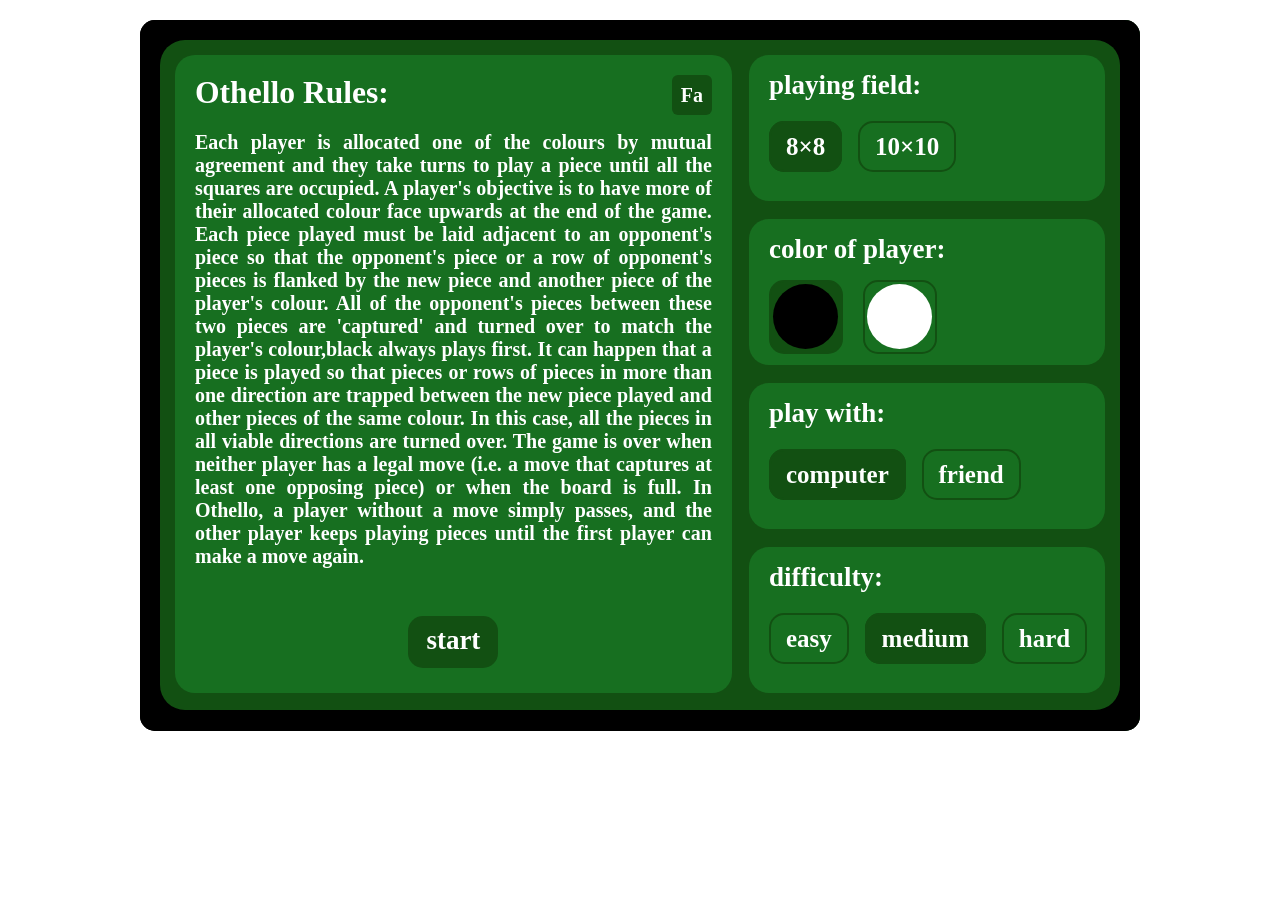
==== index.htm @ 2e7bdcf7 "Rename thinking_game_othello.htm to index.htm" ====
﻿<!DOCTYPE html>

<html>
<head>

    <meta charset="utf-8" />
    <title>Othello</title>
    <link href="total/style/style.css" rel="stylesheet" />
    <link href="total/style/fonts.css" rel="stylesheet" />

</head>
<body>

    <div id="othello">
        <div id="game_setting">
            <div id="rules">
                <h3 class="cl_1">Othello Rules:</h3>
                <div id="languages_button" onclick="change_languages()">Fa</div>
                <p class="cl_2">
                    Each player is allocated one of the colours by mutual agreement and they take turns to play a piece until all the squares are occupied. A player's objective is to have more of their allocated colour face upwards at the end of the game.
                    Each piece played must be laid adjacent to an opponent's piece so that the opponent's piece or a row of opponent's pieces is flanked by the new piece and another piece of the player's colour. All of the opponent's pieces between these two pieces are 'captured' and turned over to match the player's colour,black always plays first.
                    It can happen that a piece is played so that pieces or rows of pieces in more than one direction are trapped between the new piece played and other pieces of the same colour. In this case, all the pieces in all viable directions are turned over.
                    The game is over when neither player has a legal move (i.e. a move that captures at least one opposing piece) or when the board is full.
                    In Othello, a player without a move simply passes, and the other player keeps playing pieces until the first player can make a move again.
                </p>
                <div id="save_setting" onclick="save_data()">start</div>
            </div>
            <div id="setting">
                <div class="setter">
                    <p class="cl_4">playing field:</p>
                    <input type="radio" id="set_d1" name="set_r1" checked>
                    <label for="set_d1">8×8</label>
                    <input type="radio" id="set_d2" name="set_r1">
                    <label for="set_d2">10×10</label>
                </div>
                <div class="setter">
                    <div class="hide_field"></div>
                    <p class="cl_5">color of player:</p>
                    <input type="radio" id="set_d3" name="set_r2" checked>
                    <label for="set_d3">
                        <span>
                            <span class="item black"></span>
                        </span>
                    </label>
                    <input type="radio" id="set_d4" name="set_r2">
                    <label for="set_d4">
                        <span>
                            <span class="item white"></span>
                        </span>
                    </label>
                </div>
                <div class="setter">
                    <p class="cl_6">play with:</p>
                    <input type="radio" id="set_d5" name="set_r3" checked>
                    <label for="set_d5" class="cl_7" onclick="change_hidden(true)">computer</label>
                    <input type="radio" id="set_d6" name="set_r3">
                    <label for="set_d6" class="cl_8" onclick="change_hidden(false)">friend</label>
                </div>
                <div class="setter">
                    <div class="hide_field"></div>
                    <p class="cl_9">difficulty:</p>
                    <input type="radio" id="set_d7" name="set_r4">
                    <label for="set_d7" class="cl_10">easy</label>
                    <input type="radio" id="set_d8" name="set_r4" checked>
                    <label for="set_d8" class="cl_11">medium</label>
                    <input type="radio" id="set_d9" name="set_r4">
                    <label for="set_d9" class="cl_12">hard</label>
                </div>
            </div>
        </div>
        <div id="game_table" class="eight_size">
            <!--<div class="item"></div>
            <div class="item black"></div>
            <div class="item white"></div>-->
        </div>
        <div id="game_info">
            <div id="game_end">
                <div class="game_result marked">
                    <p class="box_name">Winner</p>
                    <p class="who_play">player:</p>
                    <div class="item black"></div>
                    <p class="cl_15">score:</p>
                    <p class="result_score">0</p>
                    <p class="game_mode">create by countNico</p>
                </div>
                <div class="game_result">
                    <p class="box_name">Winner</p>
                    <p class="who_play">player:</p>
                    <div class="item white"></div>
                    <p class="cl_15">score:</p>
                    <p class="result_score">0</p>
                    <p class="game_mode">create by count_nico</p>
                </div>
                <div class="game_reload" onclick="location.reload()">play again</div>
            </div>
            <div class="info_box">
                <p class="cl_17">TURN:</p>
                <div class="black_white_box">
                    <div id="turner" class="item black"></div>
                </div>
            </div>
            <div class="info_box">
                <p class="cl_18">SCORE:</p>
                <div class="black_white_box">
                    <div class="item black"></div>
                    <div class="item white"></div>
                </div>
                <div class="black_white_score">
                    <p id="black_score">0</p>
                    <p id="white_score">0</p>
                </div>
            </div>
        </div>
    </div>

    <script src="total/scripts/rules.js"></script>
    <script src="total/scripts/languages.js"></script>
    <script src="total/scripts/data.js"></script>
    <script src="total/scripts/ai.js"></script>

</body>
</html>
---- total/style/style.css ----
﻿body {
    margin: 0px;
    padding: 0px;
}

#othello {
    width: 1000px;
    margin: 20px auto;
    background: black;
    overflow: hidden;
    color: white;
    font-family: times;
    position: relative;
    border-radius: 15px;
    cursor:default;
}

#othello > #game_setting {
    width: 960px;
    height: 670px;
    background: #125012;
    border-radius: 25px;
    box-shadow: 0px 0px 1px 50px black;
    position: absolute;
    top: 20px;
    left: 20px;
    z-index: 20;
}

#othello > #game_setting > #rules {
    width: 58%;
    height: 638px;
    background: #176f20;
    border-radius: 20px;
    float: left;
    margin: 15px 0px 0px 15px;
    font-size: 27px;
    font-weight: 900;
    position:relative;
}

#othello > #game_setting > #rules > h3 {
    margin: 20px 0px 20px 20px;
}

#othello > #game_setting > #rules > #languages_button {
    width: 40px;
    height: 40px;
    background: #125012;
    border-radius: 6px;
    font-size: 20px;
    text-align: center;
    line-height: 40px;
    font-weight: 900;
    position: absolute;
    top: 20px;
    right: 20px;
    cursor: pointer;
}

#othello > #game_setting > #rules > p {
    font-size: 20px;
    height:465px;
    margin: 20px;
    line-height: 23px;
    text-align: justify;
}

#othello > #game_setting > #rules > #save_setting {
    width:60px;
    text-align:center;
    padding: 9px 15px 12px;
    border-radius: 15px;
    cursor: pointer;
    background: #125012;
    margin:17px auto 0px;
    font-size: 27px;
}

#othello > #game_setting > #setting {
    width: 35%;
    height: 640px;
    float: right;
    margin: 15px 15px 0px 0px;
}

#othello #setting > .setter {
    width: 100%;
    height: 146px;
    overflow: hidden;
    font-size: 27px;
    font-weight: 900;
    margin: 0px 0px 18px 0px;
    border-radius: 20px;
    background: #176f20;
    padding-left:20px;
    float:right;
    position:relative;
}

#othello #setting > .setter > .hide_field {
    width: 356px;
    height: 100%;
    background: rgba(30, 90, 20, 0.70);
    right: 0px;
    position: absolute;
    display:none;
}

#othello #setting > .setter > p {
    margin:15px auto 30px;
}

#othello #setting > .setter > input {
    display: none;
}

#othello #setting > .setter > label {
    padding: 10px 15px;
    border-radius: 15px;
    cursor: pointer;
    border: 2px solid #125012;
    margin-right: 9px;
    font-size:25px;
}

#othello #setting > .setter > input:checked + label {
    background: #125012;
}

#othello #setting > .setter:nth-child(2) > label {
    border:0px none;
}

#othello #setting > .setter:nth-child(2) > input:checked + label {
    background-color: transparent;
}

#othello #setting > .setter > label > span {
    width: 70px;
    height: 70px;
    float: left;
    border: 2px solid #125012;
    margin: -15px 20px 0px 0px;
    border-radius: 15px;
}

#othello #setting > .setter > label > span > span.item {
    transition: 0s;
    animation: none;
    cursor: pointer;
}

#othello #setting > .setter > input:checked + label > span {
    background: #125012;
}

#othello #game_info > .info_box > p {
    font-size: 27px;
    font-weight: 900;
    text-align: left;
    margin: 50px 0px 5px;
}

#othello > #game_table {
    width: 700px;
    height: 700px;
    background: #176f20;
    border-radius: 15px;
    padding: 10px 1px 1px 10px;
    float: right;
}

#othello > #game_table.eight_size {
    width: 699px;
    height: 699px;
    padding: 11px 1px 1px 11px;
}

#othello .item {
    width: 65px;
    height: 65px;
    margin: 2px;
    border-radius: 50%;
    float: left;
    background: #156015;
    transition: 0.3s;
    animation: anim 0.3s;
    cursor: pointer;
}

#othello > #game_table.eight_size > .item {
    width: 78px;
    height: 78px;
    margin: 4px;
}

#othello > #game_table.ten_size > .item {
    width: 65px;
    height: 65px;
    margin: 2px;
}

#othello .item:hover {
    background: #125500;
}

#othello .item.black {
    background: black;
    cursor:default;
}

#othello .item.white {
    background: white;
    cursor: default;
}

#othello > #game_info {
    width: 210px;
    height: 700px;
    float: left;
    padding: 0px 0px 0px 40px;
    position:relative;
    z-index:10;
}

#othello #game_info > #game_end {
    width: 100%;
    height: 685px;
    position: absolute;
    top: 19px;
    left: 19px;
    background: black;
    display: none;
}

#othello #game_end > .game_result {
    width: 100%;
    height: 289px;
    background: #176f20;
    border-radius: 15px;
    margin-bottom: 19px;
    border: 1px solid transparent;
    font-weight: 900;
    font-size: 30px;
}

#othello #game_end > .game_result.marked {
    width: 233px;
    height:252px;
    border: 10px solid #125012;
    border-top: 30px solid #125012;
}

#othello #game_end > .game_result > .box_name {
    font-size: 40px;
    text-align: center;
    margin: -20px 0px 40px;
    visibility:hidden;
}

#othello #game_end > .game_result.marked > .box_name {
    margin: -20px auto 33px;
    color: #125012;
    width: 155px;
    padding-top:3px;
    background-color: #176f20;
    border-radius: 50%;
    visibility: visible;
}

#othello #game_end > .game_result > .who_play {
    text-align: left;
    margin: 15px 15px 20px 20px;
    float: left;
}

#othello #game_end > .game_result.marked > .who_play {
    margin: 15px 10px 20px 15px;
}

#othello #game_end > .game_result > div {
    clear: right;
}

#othello #game_end > .game_result > p:nth-child(4) {
    text-align: left;
    margin: 15px 15px 65px 20px;
    clear: left;
    float: left;
}

#othello #game_end > .game_result.marked > p:nth-child(4) {
    margin: 15px 12px 35px 15px;
}

#othello #game_end > .game_result > .result_score {
    float: left;
    font-size: 50px;
    margin: 5px 0px 0px 0px;
}

#othello #game_end > .game_result > .game_mode {
    clear: left;
    font-size: 25px;
    margin: 0px 0px 0px 15px;
    color: #125012;
}

#othello #game_end > .game_result.marked > .game_mode {
    margin: 0px 0px 0px 9px;
}

#othello #game_end > .game_reload {
    width: 130px;
    font-weight: 900;
    text-align: center;
    padding: 9px 15px 12px;
    border-radius: 15px;
    cursor: pointer;
    background: #176f20;
    margin: 0px auto;
    font-size: 27px;
}

#othello #game_info > .info_box {
    width: 100%;
    overflow: hidden;
}

#othello #game_info > .info_box > p {
    font-size: 27px;
    font-weight: 900;
    text-align: left;
    margin: 50px 0px 5px;
}

#othello #game_info > .info_box > .black_white_box {
    width: 75px;
    overflow: hidden;
    background: #176f20;
    border-radius: 15px;
    padding: 6px 0px 6px 6px;
    float: left;
}

#othello #game_info > .info_box > .black_white_box > .item {
    transition: 0s;
    animation: none;
}

#othello #game_info > .info_box > .black_white_score {
    overflow: hidden;
    float: left;
}

#othello #game_info > .info_box > .black_white_score > p {
    margin: 2px 0px 3px 10px;
    font-size: 65px;
    height: 65px;
}



@keyframes anim {
    0% {
        opacity: 0;
        transform: scale(0.1);
    }

    100% {
        opacity: 1;
        transform: scale(1);
    }
}



/* when language change to persian(Fa) */

#othello.othello_l_1 {
    direction:rtl;
}

#othello.othello_l_1 > #game_setting {
    right: 20px;
}

#othello.othello_l_1 > #game_setting > #rules {
    float: right;
    margin: 15px 15px 0px 0px;
}

#othello.othello_l_1 > #game_setting > #rules > h3 {
    margin: 20px 20px 20px 0px;
}

#othello.othello_l_1 > #game_setting > #rules > #languages_button {
    left: 20px;
    right:unset;
}

#othello.othello_l_1 > #game_setting > #rules > p {
    font-size: 21px;
    line-height: 25px;
}

#othello.othello_l_1 > #game_setting > #rules > #save_setting {
    padding: 9px 17px 12px;
}

#othello.othello_l_1 > #game_setting > #setting {
    float: left;
    margin: 15px 0px 0px 15px;
}

#othello.othello_l_1 #setting > .setter {
    padding: 0px 20px 0px 0px;
    float: left;
}

#othello.othello_l_1 #setting > .setter > .hide_field {
    right:unset;
    left:0px;
}

#othello.othello_l_1 #setting > .setter > label {
    margin:0px 0px 0px 9px;
}

#othello.othello_l_1 #setting > .setter > label > span {
    float: right;
    margin: -15px 0px 0px 20px;
}

#othello.othello_l_1 #game_info > .info_box > p {
    font-size: 35px;
    text-align: right;
}

#othello.othello_l_1 > #game_table {
    padding: 10px 10px 1px 1px;
    float: left;
}

#othello.othello_l_1 > #game_table.eight_size {
    padding: 11px 11px 1px 1px;
}

#othello.othello_l_1 .item {
    float: right;
}

#othello.othello_l_1 > #game_info {
    float: right;
    padding: 0px 40px 0px 0px;
}

#othello.othello_l_1 #game_info > #game_end {
    left:unset;
    right: 19px;
}

#othello.othello_l_1 #game_end > .game_result > .who_play {
    text-align: right;
    margin: 15px 20px 20px 15px;
    float: right;
}

#othello.othello_l_1 #game_end > .game_result.marked > .who_play {
    margin: 15px 15px 20px 10px;
}

#othello.othello_l_1 #game_end > .game_result > div {
    clear: left;
}

#othello.othello_l_1 #game_end > .game_result > p:nth-child(4) {
    text-align: right;
    margin: 15px 20px 65px 15px;
    clear: right;
    float: right;
}

#othello.othello_l_1 #game_end > .game_result.marked > p:nth-child(4) {
    margin: 15px 15px 35px 12px;
}

#othello.othello_l_1 #game_end > .game_result > .result_score {
    float: right;
}

#othello.othello_l_1 #game_end > .game_result > .game_mode {
    clear: right;
    margin: 0px 15px 0px 0px;
}

#othello.othello_l_1 #game_end > .game_result.marked > .game_mode {
    margin: 0px 9px 0px 0px;
}

#othello.othello_l_1 #game_info > .info_box > p {
    text-align: right;
}

#othello.othello_l_1 #game_info > .info_box > .black_white_box {
    padding: 6px 6px 6px 0px;
    float: right;
}

#othello.othello_l_1 #game_info > .info_box > .black_white_score {
    float: right;
}

#othello.othello_l_1 #game_info > .info_box > .black_white_score > p {
    margin: 2px 10px 3px 0px;
}
---- total/style/fonts.css ----
﻿
@font-face {
    src: url("../fonts/times.ttf");
    font-family: times;
}
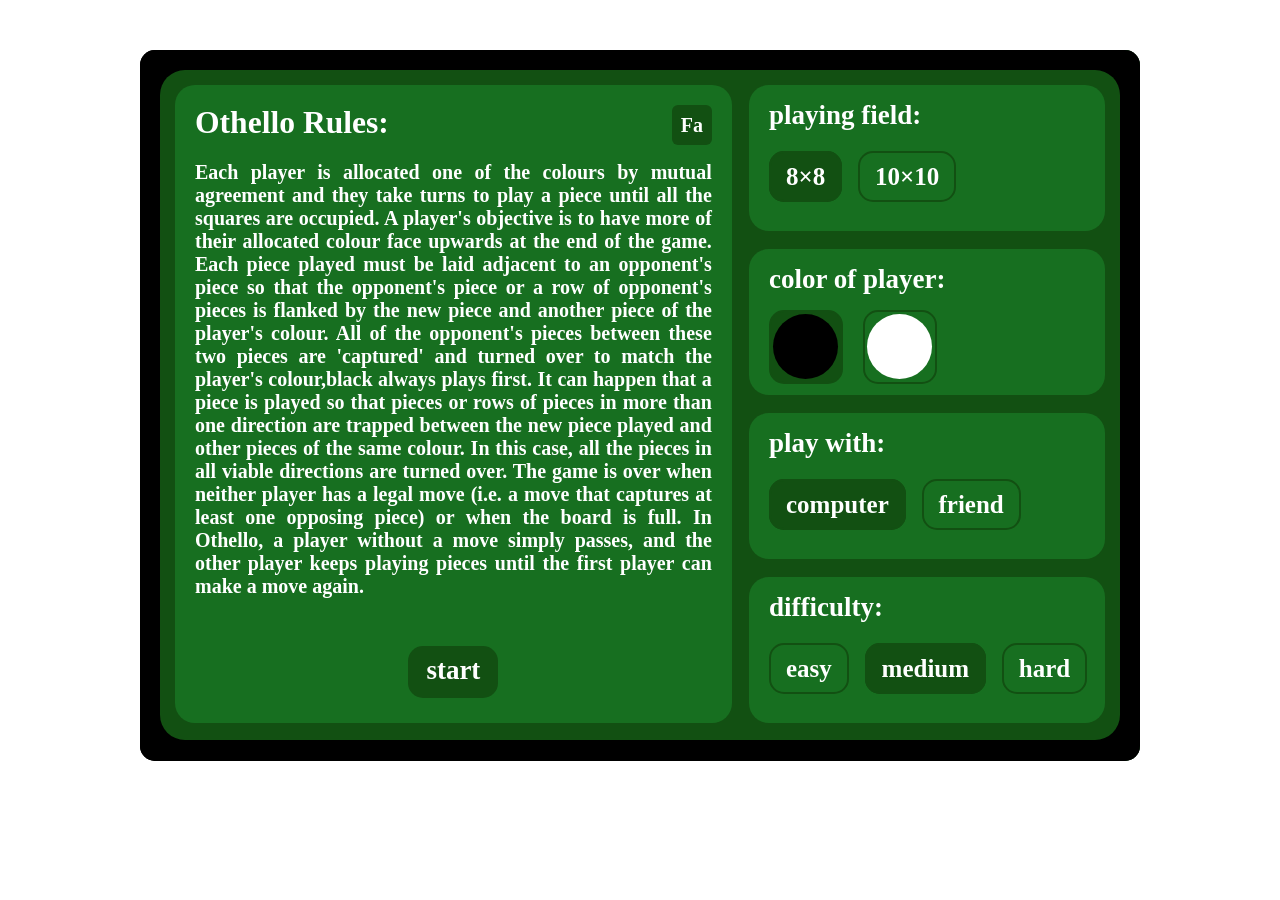
==== commit 136f2a88: "Merge branch 'master' of https://github.com/countNico/othello-js" ====
--- a/index.htm
+++ b/index.htm
@@ -10,109 +10,109 @@
 
 </head>
 <body>
-
-    <div id="othello">
-        <div id="game_setting">
-            <div id="rules">
-                <h3 class="cl_1">Othello Rules:</h3>
-                <div id="languages_button" onclick="change_languages()">Fa</div>
-                <p class="cl_2">
-                    Each player is allocated one of the colours by mutual agreement and they take turns to play a piece until all the squares are occupied. A player's objective is to have more of their allocated colour face upwards at the end of the game.
-                    Each piece played must be laid adjacent to an opponent's piece so that the opponent's piece or a row of opponent's pieces is flanked by the new piece and another piece of the player's colour. All of the opponent's pieces between these two pieces are 'captured' and turned over to match the player's colour,black always plays first.
-                    It can happen that a piece is played so that pieces or rows of pieces in more than one direction are trapped between the new piece played and other pieces of the same colour. In this case, all the pieces in all viable directions are turned over.
-                    The game is over when neither player has a legal move (i.e. a move that captures at least one opposing piece) or when the board is full.
-                    In Othello, a player without a move simply passes, and the other player keeps playing pieces until the first player can make a move again.
-                </p>
-                <div id="save_setting" onclick="save_data()">start</div>
-            </div>
-            <div id="setting">
-                <div class="setter">
-                    <p class="cl_4">playing field:</p>
-                    <input type="radio" id="set_d1" name="set_r1" checked>
-                    <label for="set_d1">8×8</label>
-                    <input type="radio" id="set_d2" name="set_r1">
-                    <label for="set_d2">10×10</label>
+    <div id="layout_fitter">
+        <div id="othello">
+            <div id="game_setting">
+                <div id="rules">
+                    <h3 class="cl_1">Othello Rules:</h3>
+                    <div id="languages_button" onclick="change_languages()">Fa</div>
+                    <p class="cl_2">
+                        Each player is allocated one of the colours by mutual agreement and they take turns to play a piece until all the squares are occupied. A player's objective is to have more of their allocated colour face upwards at the end of the game.
+                        Each piece played must be laid adjacent to an opponent's piece so that the opponent's piece or a row of opponent's pieces is flanked by the new piece and another piece of the player's colour. All of the opponent's pieces between these two pieces are 'captured' and turned over to match the player's colour,black always plays first.
+                        It can happen that a piece is played so that pieces or rows of pieces in more than one direction are trapped between the new piece played and other pieces of the same colour. In this case, all the pieces in all viable directions are turned over.
+                        The game is over when neither player has a legal move (i.e. a move that captures at least one opposing piece) or when the board is full.
+                        In Othello, a player without a move simply passes, and the other player keeps playing pieces until the first player can make a move again.
+                    </p>
+                    <div id="save_setting" onclick="save_data()">start</div>
                 </div>
-                <div class="setter">
-                    <div class="hide_field"></div>
-                    <p class="cl_5">color of player:</p>
-                    <input type="radio" id="set_d3" name="set_r2" checked>
-                    <label for="set_d3">
-                        <span>
-                            <span class="item black"></span>
-                        </span>
-                    </label>
-                    <input type="radio" id="set_d4" name="set_r2">
-                    <label for="set_d4">
-                        <span>
-                            <span class="item white"></span>
-                        </span>
-                    </label>
-                </div>
-                <div class="setter">
-                    <p class="cl_6">play with:</p>
-                    <input type="radio" id="set_d5" name="set_r3" checked>
-                    <label for="set_d5" class="cl_7" onclick="change_hidden(true)">computer</label>
-                    <input type="radio" id="set_d6" name="set_r3">
-                    <label for="set_d6" class="cl_8" onclick="change_hidden(false)">friend</label>
-                </div>
-                <div class="setter">
-                    <div class="hide_field"></div>
-                    <p class="cl_9">difficulty:</p>
-                    <input type="radio" id="set_d7" name="set_r4">
-                    <label for="set_d7" class="cl_10">easy</label>
-                    <input type="radio" id="set_d8" name="set_r4" checked>
-                    <label for="set_d8" class="cl_11">medium</label>
-                    <input type="radio" id="set_d9" name="set_r4">
-                    <label for="set_d9" class="cl_12">hard</label>
+                <div id="setting">
+                    <div class="setter">
+                        <p class="cl_4">playing field:</p>
+                        <input type="radio" id="set_d1" name="set_r1" checked>
+                        <label for="set_d1">8×8</label>
+                        <input type="radio" id="set_d2" name="set_r1">
+                        <label for="set_d2">10×10</label>
+                    </div>
+                    <div class="setter">
+                        <div class="hide_field"></div>
+                        <p class="cl_5">color of player:</p>
+                        <input type="radio" id="set_d3" name="set_r2" checked>
+                        <label for="set_d3">
+                            <span>
+                                <span class="item black"></span>
+                            </span>
+                        </label>
+                        <input type="radio" id="set_d4" name="set_r2">
+                        <label for="set_d4">
+                            <span>
+                                <span class="item white"></span>
+                            </span>
+                        </label>
+                    </div>
+                    <div class="setter">
+                        <p class="cl_6">play with:</p>
+                        <input type="radio" id="set_d5" name="set_r3" checked>
+                        <label for="set_d5" class="cl_7" onclick="change_hidden(true)">computer</label>
+                        <input type="radio" id="set_d6" name="set_r3">
+                        <label for="set_d6" class="cl_8" onclick="change_hidden(false)">friend</label>
+                    </div>
+                    <div class="setter">
+                        <div class="hide_field"></div>
+                        <p class="cl_9">difficulty:</p>
+                        <input type="radio" id="set_d7" name="set_r4">
+                        <label for="set_d7" class="cl_10">easy</label>
+                        <input type="radio" id="set_d8" name="set_r4" checked>
+                        <label for="set_d8" class="cl_11">medium</label>
+                        <input type="radio" id="set_d9" name="set_r4">
+                        <label for="set_d9" class="cl_12">hard</label>
+                    </div>
                 </div>
             </div>
-        </div>
-        <div id="game_table" class="eight_size">
-            <!--<div class="item"></div>
-            <div class="item black"></div>
-            <div class="item white"></div>-->
-        </div>
-        <div id="game_info">
-            <div id="game_end">
-                <div class="game_result marked">
-                    <p class="box_name">Winner</p>
-                    <p class="who_play">player:</p>
-                    <div class="item black"></div>
-                    <p class="cl_15">score:</p>
-                    <p class="result_score">0</p>
-                    <p class="game_mode">create by countNico</p>
+            <div id="game_table" class="eight_size">
+                <!--<div class="item"></div>
+                <div class="item black"></div>
+                <div class="item white"></div>-->
+            </div>
+            <div id="game_info">
+                <div id="game_end">
+                    <div class="game_result marked">
+                        <p class="box_name">Winner</p>
+                        <p class="who_play">player:</p>
+                        <div class="item black"></div>
+                        <p class="cl_15">score:</p>
+                        <p class="result_score">0</p>
+                        <p class="game_mode">create by countNico</p>
+                    </div>
+                    <div class="game_result">
+                        <p class="box_name">Winner</p>
+                        <p class="who_play">player:</p>
+                        <div class="item white"></div>
+                        <p class="cl_15">score:</p>
+                        <p class="result_score">0</p>
+                        <p class="game_mode">create by count_nico</p>
+                    </div>
+                    <div class="game_reload" onclick="location.reload()">play again</div>
                 </div>
-                <div class="game_result">
-                    <p class="box_name">Winner</p>
-                    <p class="who_play">player:</p>
-                    <div class="item white"></div>
-                    <p class="cl_15">score:</p>
-                    <p class="result_score">0</p>
-                    <p class="game_mode">create by count_nico</p>
+                <div class="info_box">
+                    <p class="cl_17">TURN:</p>
+                    <div class="black_white_box">
+                        <div id="turner" class="item black"></div>
+                    </div>
                 </div>
-                <div class="game_reload" onclick="location.reload()">play again</div>
-            </div>
-            <div class="info_box">
-                <p class="cl_17">TURN:</p>
-                <div class="black_white_box">
-                    <div id="turner" class="item black"></div>
-                </div>
-            </div>
-            <div class="info_box">
-                <p class="cl_18">SCORE:</p>
-                <div class="black_white_box">
-                    <div class="item black"></div>
-                    <div class="item white"></div>
-                </div>
-                <div class="black_white_score">
-                    <p id="black_score">0</p>
-                    <p id="white_score">0</p>
+                <div class="info_box">
+                    <p class="cl_18">SCORE:</p>
+                    <div class="black_white_box">
+                        <div class="item black"></div>
+                        <div class="item white"></div>
+                    </div>
+                    <div class="black_white_score">
+                        <p id="black_score">0</p>
+                        <p id="white_score">0</p>
+                    </div>
                 </div>
             </div>
         </div>
     </div>
-
     <script src="total/scripts/rules.js"></script>
     <script src="total/scripts/languages.js"></script>
     <script src="total/scripts/data.js"></script>
--- a/total/style/style.css
+++ b/total/style/style.css
@@ -3,16 +3,24 @@
     padding: 0px;
 }
 
+#layout_fitter{
+    width:1010px;
+    height:auto;
+    margin:0px auto;
+    overflow:hidden;
+}
+
 #othello {
     width: 1000px;
-    margin: 20px auto;
+    margin: 50px auto;
     background: black;
     overflow: hidden;
     color: white;
     font-family: times;
     position: relative;
     border-radius: 15px;
-    cursor:default;
+    cursor: default;
+    transform-origin: 0px 0px;
 }
 
 #othello > #game_setting {
@@ -517,3 +525,48 @@
 }
 
 
+
+
+
+@media only screen and (min-width: 1800px) {
+    #layout_fitter {
+        width: 1510px;
+        height:1200px;
+    }
+    #othello {
+        transform: scale(1.5);
+        margin:50px 0px 50px 5px;
+    }
+}
+
+@media only screen and (max-width: 1010px) {
+    #layout_fitter {
+        width: 760px;
+        height: 640px;
+    }
+    #othello {
+        transform: scale(0.75);
+        margin: 50px 0px 50px 5px;
+    }
+}
+
+@media only screen and (max-width: 767px) {
+    #layout_fitter {
+        width: 560px;
+        height: 460px;
+    }
+    #othello {
+        transform: scale(0.55);
+        margin: 30px 0px 30px 5px;
+    }
+}
+
+@media only screen and (max-width: 576px) {
+    #layout_fitter {
+        width: 552px;
+        height: 400px;
+    }
+    #othello {
+        margin:0px;
+    }
+}
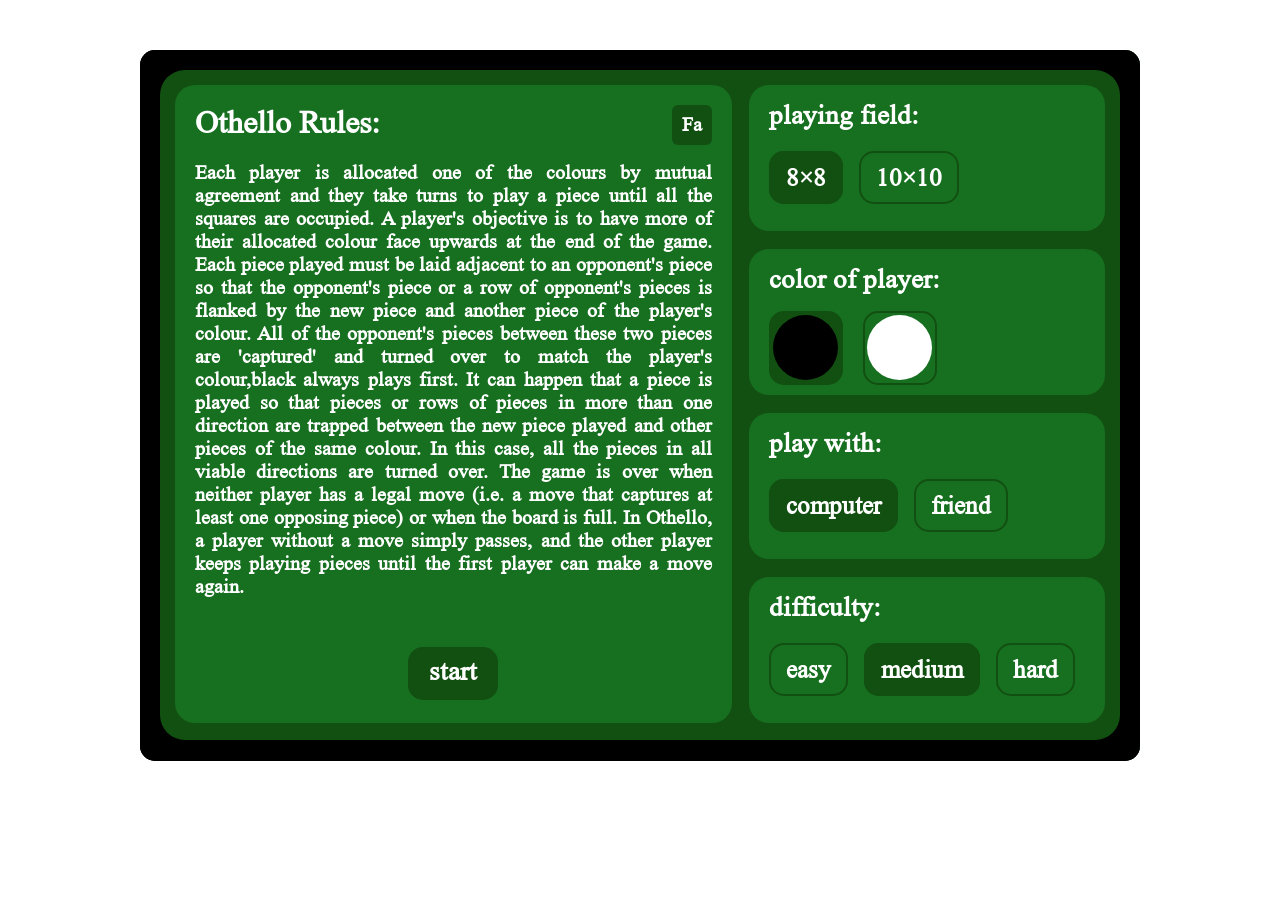
==== commit 60469c1b: "removed viewport" ====
--- a/index.htm
+++ b/index.htm
@@ -1,122 +1,114 @@
 ﻿<!DOCTYPE html>
 
 <html>
-<head>
-
-    <meta charset="utf-8" />
-    <title>Othello</title>
-    <link href="total/style/style.css" rel="stylesheet" />
-    <link href="total/style/fonts.css" rel="stylesheet" />
-
-</head>
-<body>
-    <div id="layout_fitter">
-        <div id="othello">
-            <div id="game_setting">
-                <div id="rules">
-                    <h3 class="cl_1">Othello Rules:</h3>
-                    <div id="languages_button" onclick="change_languages()">Fa</div>
-                    <p class="cl_2">
-                        Each player is allocated one of the colours by mutual agreement and they take turns to play a piece until all the squares are occupied. A player's objective is to have more of their allocated colour face upwards at the end of the game.
-                        Each piece played must be laid adjacent to an opponent's piece so that the opponent's piece or a row of opponent's pieces is flanked by the new piece and another piece of the player's colour. All of the opponent's pieces between these two pieces are 'captured' and turned over to match the player's colour,black always plays first.
-                        It can happen that a piece is played so that pieces or rows of pieces in more than one direction are trapped between the new piece played and other pieces of the same colour. In this case, all the pieces in all viable directions are turned over.
-                        The game is over when neither player has a legal move (i.e. a move that captures at least one opposing piece) or when the board is full.
-                        In Othello, a player without a move simply passes, and the other player keeps playing pieces until the first player can make a move again.
-                    </p>
-                    <div id="save_setting" onclick="save_data()">start</div>
-                </div>
-                <div id="setting">
-                    <div class="setter">
-                        <p class="cl_4">playing field:</p>
-                        <input type="radio" id="set_d1" name="set_r1" checked>
-                        <label for="set_d1">8×8</label>
-                        <input type="radio" id="set_d2" name="set_r1">
-                        <label for="set_d2">10×10</label>
+    <head>
+        <meta charset="utf-8" />
+        <!-- <meta content="width=device-width, initial-scale=1.0" name="viewport" /> -->
+        <title>Othello</title>
+        <link href="total/style/style.css" rel="stylesheet" />
+        <link href="total/style/fonts.css" rel="stylesheet" />
+    </head>
+    <body>
+        <div id="layout_fitter">
+            <div id="othello">
+                <div id="game_setting">
+                    <div id="rules">
+                        <h3 class="cl_1">Othello Rules:</h3>
+                        <div id="languages_button" onclick="change_languages()">Fa</div>
+                        <p class="cl_2">Each player is allocated one of the colours by mutual agreement and they take turns to play a piece until all the squares are occupied. A player's objective is to have more of their allocated colour face upwards at the end of the game. Each piece played must be laid adjacent to an opponent's piece so that the opponent's piece or a row of opponent's pieces is flanked by the new piece and another piece of the player's colour. All of the opponent's pieces between these two pieces are 'captured' and turned over to match the player's colour,black always plays first. It can happen that a piece is played so that pieces or rows of pieces in more than one direction are trapped between the new piece played and other pieces of the same colour. In this case, all the pieces in all viable directions are turned over. The game is over when neither player has a legal move (i.e. a move that captures at least one opposing piece) or when the board is full. In Othello, a player without a move simply passes, and the other player keeps playing pieces until the first player can make a move again.</p>
+                        <div id="save_setting" onclick="save_data()">start</div>
                     </div>
-                    <div class="setter">
-                        <div class="hide_field"></div>
-                        <p class="cl_5">color of player:</p>
-                        <input type="radio" id="set_d3" name="set_r2" checked>
-                        <label for="set_d3">
-                            <span>
-                                <span class="item black"></span>
-                            </span>
-                        </label>
-                        <input type="radio" id="set_d4" name="set_r2">
-                        <label for="set_d4">
-                            <span>
-                                <span class="item white"></span>
-                            </span>
-                        </label>
-                    </div>
-                    <div class="setter">
-                        <p class="cl_6">play with:</p>
-                        <input type="radio" id="set_d5" name="set_r3" checked>
-                        <label for="set_d5" class="cl_7" onclick="change_hidden(true)">computer</label>
-                        <input type="radio" id="set_d6" name="set_r3">
-                        <label for="set_d6" class="cl_8" onclick="change_hidden(false)">friend</label>
-                    </div>
-                    <div class="setter">
-                        <div class="hide_field"></div>
-                        <p class="cl_9">difficulty:</p>
-                        <input type="radio" id="set_d7" name="set_r4">
-                        <label for="set_d7" class="cl_10">easy</label>
-                        <input type="radio" id="set_d8" name="set_r4" checked>
-                        <label for="set_d8" class="cl_11">medium</label>
-                        <input type="radio" id="set_d9" name="set_r4">
-                        <label for="set_d9" class="cl_12">hard</label>
+                    <div id="setting">
+                        <div class="setter">
+                            <p class="cl_4">playing field:</p>
+                            <input type="radio" id="set_d1" name="set_r1" checked />
+                            <label for="set_d1">8×8</label>
+                            <input type="radio" id="set_d2" name="set_r1" />
+                            <label for="set_d2">10×10</label>
+                        </div>
+                        <div class="setter">
+                            <div class="hide_field"></div>
+                            <p class="cl_5">color of player:</p>
+                            <input type="radio" id="set_d3" name="set_r2" checked />
+                            <label for="set_d3">
+                                <span>
+                                    <span class="item black"></span>
+                                </span>
+                            </label>
+                            <input type="radio" id="set_d4" name="set_r2" />
+                            <label for="set_d4">
+                                <span>
+                                    <span class="item white"></span>
+                                </span>
+                            </label>
+                        </div>
+                        <div class="setter">
+                            <p class="cl_6">play with:</p>
+                            <input type="radio" id="set_d5" name="set_r3" checked />
+                            <label for="set_d5" class="cl_7" onclick="change_hidden(true)">computer</label>
+                            <input type="radio" id="set_d6" name="set_r3" />
+                            <label for="set_d6" class="cl_8" onclick="change_hidden(false)">friend</label>
+                        </div>
+                        <div class="setter">
+                            <div class="hide_field"></div>
+                            <p class="cl_9">difficulty:</p>
+                            <input type="radio" id="set_d7" name="set_r4" />
+                            <label for="set_d7" class="cl_10">easy</label>
+                            <input type="radio" id="set_d8" name="set_r4" checked />
+                            <label for="set_d8" class="cl_11">medium</label>
+                            <input type="radio" id="set_d9" name="set_r4" />
+                            <label for="set_d9" class="cl_12">hard</label>
+                        </div>
                     </div>
                 </div>
-            </div>
-            <div id="game_table" class="eight_size">
-                <!--<div class="item"></div>
+                <div id="game_table" class="eight_size">
+                    <!--<div class="item"></div>
                 <div class="item black"></div>
                 <div class="item white"></div>-->
-            </div>
-            <div id="game_info">
-                <div id="game_end">
-                    <div class="game_result marked">
-                        <p class="box_name">Winner</p>
-                        <p class="who_play">player:</p>
-                        <div class="item black"></div>
-                        <p class="cl_15">score:</p>
-                        <p class="result_score">0</p>
-                        <p class="game_mode">create by countNico</p>
+                </div>
+                <div id="game_info">
+                    <div id="game_end">
+                        <div class="game_result marked">
+                            <p class="box_name">Winner</p>
+                            <p class="who_play">player:</p>
+                            <div class="item black"></div>
+                            <p class="cl_15">score:</p>
+                            <p class="result_score">0</p>
+                            <p class="game_mode">create by countNico</p>
+                        </div>
+                        <div class="game_result">
+                            <p class="box_name">Winner</p>
+                            <p class="who_play">player:</p>
+                            <div class="item white"></div>
+                            <p class="cl_15">score:</p>
+                            <p class="result_score">0</p>
+                            <p class="game_mode">create by count_nico</p>
+                        </div>
+                        <div class="game_reload" onclick="location.reload()">play again</div>
                     </div>
-                    <div class="game_result">
-                        <p class="box_name">Winner</p>
-                        <p class="who_play">player:</p>
-                        <div class="item white"></div>
-                        <p class="cl_15">score:</p>
-                        <p class="result_score">0</p>
-                        <p class="game_mode">create by count_nico</p>
+                    <div class="info_box">
+                        <p class="cl_17">TURN:</p>
+                        <div class="black_white_box">
+                            <div id="turner" class="item black"></div>
+                        </div>
                     </div>
-                    <div class="game_reload" onclick="location.reload()">play again</div>
-                </div>
-                <div class="info_box">
-                    <p class="cl_17">TURN:</p>
-                    <div class="black_white_box">
-                        <div id="turner" class="item black"></div>
-                    </div>
-                </div>
-                <div class="info_box">
-                    <p class="cl_18">SCORE:</p>
-                    <div class="black_white_box">
-                        <div class="item black"></div>
-                        <div class="item white"></div>
-                    </div>
-                    <div class="black_white_score">
-                        <p id="black_score">0</p>
-                        <p id="white_score">0</p>
+                    <div class="info_box">
+                        <p class="cl_18">SCORE:</p>
+                        <div class="black_white_box">
+                            <div class="item black"></div>
+                            <div class="item white"></div>
+                        </div>
+                        <div class="black_white_score">
+                            <p id="black_score">0</p>
+                            <p id="white_score">0</p>
+                        </div>
                     </div>
                 </div>
             </div>
         </div>
-    </div>
-    <script src="total/scripts/rules.js"></script>
-    <script src="total/scripts/languages.js"></script>
-    <script src="total/scripts/data.js"></script>
-    <script src="total/scripts/ai.js"></script>
-
-</body>
+        <script src="total/scripts/rules.js"></script>
+        <script src="total/scripts/languages.js"></script>
+        <script src="total/scripts/data.js"></script>
+        <script src="total/scripts/ai.js"></script>
+    </body>
 </html>
--- a/total/style/style.css
+++ b/total/style/style.css
@@ -1,13 +1,13 @@
 ﻿body {
-    margin: 0px;
-    padding: 0px;
-}
-
-#layout_fitter{
-    width:1010px;
-    height:auto;
-    margin:0px auto;
-    overflow:hidden;
+    margin: 0;
+    padding: 0;
+}
+
+#layout_fitter {
+    width: 1010px;
+    height: auto;
+    margin: 0 auto;
+    overflow: hidden;
 }
 
 #othello {
@@ -20,7 +20,7 @@
     position: relative;
     border-radius: 15px;
     cursor: default;
-    transform-origin: 0px 0px;
+    transform-origin: 0 0;
 }
 
 #othello > #game_setting {
@@ -28,7 +28,7 @@
     height: 670px;
     background: #125012;
     border-radius: 25px;
-    box-shadow: 0px 0px 1px 50px black;
+    box-shadow: 0 0 1px 50px black;
     position: absolute;
     top: 20px;
     left: 20px;
@@ -41,14 +41,14 @@
     background: #176f20;
     border-radius: 20px;
     float: left;
-    margin: 15px 0px 0px 15px;
+    margin: 15px 0 0 15px;
     font-size: 27px;
     font-weight: 900;
-    position:relative;
+    position: relative;
 }
 
 #othello > #game_setting > #rules > h3 {
-    margin: 20px 0px 20px 20px;
+    margin: 20px 0 20px 20px;
 }
 
 #othello > #game_setting > #rules > #languages_button {
@@ -68,20 +68,20 @@
 
 #othello > #game_setting > #rules > p {
     font-size: 20px;
-    height:465px;
+    height: 465px;
     margin: 20px;
     line-height: 23px;
     text-align: justify;
 }
 
 #othello > #game_setting > #rules > #save_setting {
-    width:60px;
-    text-align:center;
+    width: 60px;
+    text-align: center;
     padding: 9px 15px 12px;
     border-radius: 15px;
     cursor: pointer;
     background: #125012;
-    margin:17px auto 0px;
+    margin: 17px auto 0;
     font-size: 27px;
 }
 
@@ -89,7 +89,7 @@
     width: 35%;
     height: 640px;
     float: right;
-    margin: 15px 15px 0px 0px;
+    margin: 15px 15px 0 0;
 }
 
 #othello #setting > .setter {
@@ -98,25 +98,25 @@
     overflow: hidden;
     font-size: 27px;
     font-weight: 900;
-    margin: 0px 0px 18px 0px;
+    margin: 0 0 18px 0;
     border-radius: 20px;
     background: #176f20;
-    padding-left:20px;
-    float:right;
-    position:relative;
+    padding-left: 20px;
+    float: right;
+    position: relative;
 }
 
 #othello #setting > .setter > .hide_field {
     width: 356px;
     height: 100%;
-    background: rgba(30, 90, 20, 0.70);
-    right: 0px;
+    background: rgba(30, 90, 20, 0.7);
+    right: 0;
     position: absolute;
-    display:none;
+    display: none;
 }
 
 #othello #setting > .setter > p {
-    margin:15px auto 30px;
+    margin: 15px auto 30px;
 }
 
 #othello #setting > .setter > input {
@@ -129,7 +129,7 @@
     cursor: pointer;
     border: 2px solid #125012;
     margin-right: 9px;
-    font-size:25px;
+    font-size: 25px;
 }
 
 #othello #setting > .setter > input:checked + label {
@@ -137,7 +137,7 @@
 }
 
 #othello #setting > .setter:nth-child(2) > label {
-    border:0px none;
+    border: 0 none;
 }
 
 #othello #setting > .setter:nth-child(2) > input:checked + label {
@@ -149,7 +149,7 @@
     height: 70px;
     float: left;
     border: 2px solid #125012;
-    margin: -15px 20px 0px 0px;
+    margin: -15px 20px 0 0;
     border-radius: 15px;
 }
 
@@ -167,7 +167,7 @@
     font-size: 27px;
     font-weight: 900;
     text-align: left;
-    margin: 50px 0px 5px;
+    margin: 50px 0 5px;
 }
 
 #othello > #game_table {
@@ -215,7 +215,7 @@
 
 #othello .item.black {
     background: black;
-    cursor:default;
+    cursor: default;
 }
 
 #othello .item.white {
@@ -227,9 +227,9 @@
     width: 210px;
     height: 700px;
     float: left;
-    padding: 0px 0px 0px 40px;
-    position:relative;
-    z-index:10;
+    padding: 0 0 0 40px;
+    position: relative;
+    z-index: 10;
 }
 
 #othello #game_info > #game_end {
@@ -255,7 +255,7 @@
 
 #othello #game_end > .game_result.marked {
     width: 233px;
-    height:252px;
+    height: 252px;
     border: 10px solid #125012;
     border-top: 30px solid #125012;
 }
@@ -263,15 +263,15 @@
 #othello #game_end > .game_result > .box_name {
     font-size: 40px;
     text-align: center;
-    margin: -20px 0px 40px;
-    visibility:hidden;
+    margin: -20px 0 40px;
+    visibility: hidden;
 }
 
 #othello #game_end > .game_result.marked > .box_name {
     margin: -20px auto 33px;
     color: #125012;
     width: 155px;
-    padding-top:3px;
+    padding-top: 3px;
     background-color: #176f20;
     border-radius: 50%;
     visibility: visible;
@@ -305,18 +305,18 @@
 #othello #game_end > .game_result > .result_score {
     float: left;
     font-size: 50px;
-    margin: 5px 0px 0px 0px;
+    margin: 5px 0 0 0;
 }
 
 #othello #game_end > .game_result > .game_mode {
     clear: left;
     font-size: 25px;
-    margin: 0px 0px 0px 15px;
+    margin: 0 0 0 15px;
     color: #125012;
 }
 
 #othello #game_end > .game_result.marked > .game_mode {
-    margin: 0px 0px 0px 9px;
+    margin: 0 0 0 9px;
 }
 
 #othello #game_end > .game_reload {
@@ -327,7 +327,7 @@
     border-radius: 15px;
     cursor: pointer;
     background: #176f20;
-    margin: 0px auto;
+    margin: 0 auto;
     font-size: 27px;
 }
 
@@ -340,7 +340,7 @@
     font-size: 27px;
     font-weight: 900;
     text-align: left;
-    margin: 50px 0px 5px;
+    margin: 50px 0 5px;
 }
 
 #othello #game_info > .info_box > .black_white_box {
@@ -348,7 +348,7 @@
     overflow: hidden;
     background: #176f20;
     border-radius: 15px;
-    padding: 6px 0px 6px 6px;
+    padding: 6px 0 6px 6px;
     float: left;
 }
 
@@ -363,12 +363,10 @@
 }
 
 #othello #game_info > .info_box > .black_white_score > p {
-    margin: 2px 0px 3px 10px;
+    margin: 2px 0 3px 10px;
     font-size: 65px;
     height: 65px;
 }
-
-
 
 @keyframes anim {
     0% {
@@ -382,12 +380,10 @@
     }
 }
 
-
-
 /* when language change to persian(Fa) */
 
 #othello.othello_l_1 {
-    direction:rtl;
+    direction: rtl;
 }
 
 #othello.othello_l_1 > #game_setting {
@@ -396,16 +392,16 @@
 
 #othello.othello_l_1 > #game_setting > #rules {
     float: right;
-    margin: 15px 15px 0px 0px;
+    margin: 15px 15px 0 0;
 }
 
 #othello.othello_l_1 > #game_setting > #rules > h3 {
-    margin: 20px 20px 20px 0px;
+    margin: 20px 20px 20px 0;
 }
 
 #othello.othello_l_1 > #game_setting > #rules > #languages_button {
     left: 20px;
-    right:unset;
+    right: unset;
 }
 
 #othello.othello_l_1 > #game_setting > #rules > p {
@@ -419,26 +415,26 @@
 
 #othello.othello_l_1 > #game_setting > #setting {
     float: left;
-    margin: 15px 0px 0px 15px;
+    margin: 15px 0 0 15px;
 }
 
 #othello.othello_l_1 #setting > .setter {
-    padding: 0px 20px 0px 0px;
+    padding: 0 20px 0 0;
     float: left;
 }
 
 #othello.othello_l_1 #setting > .setter > .hide_field {
-    right:unset;
-    left:0px;
+    right: unset;
+    left: 0;
 }
 
 #othello.othello_l_1 #setting > .setter > label {
-    margin:0px 0px 0px 9px;
+    margin: 0 0 0 9px;
 }
 
 #othello.othello_l_1 #setting > .setter > label > span {
     float: right;
-    margin: -15px 0px 0px 20px;
+    margin: -15px 0 0 20px;
 }
 
 #othello.othello_l_1 #game_info > .info_box > p {
@@ -461,11 +457,11 @@
 
 #othello.othello_l_1 > #game_info {
     float: right;
-    padding: 0px 40px 0px 0px;
+    padding: 0 40px 0 0;
 }
 
 #othello.othello_l_1 #game_info > #game_end {
-    left:unset;
+    left: unset;
     right: 19px;
 }
 
@@ -500,11 +496,11 @@
 
 #othello.othello_l_1 #game_end > .game_result > .game_mode {
     clear: right;
-    margin: 0px 15px 0px 0px;
+    margin: 0 15px 0 0;
 }
 
 #othello.othello_l_1 #game_end > .game_result.marked > .game_mode {
-    margin: 0px 9px 0px 0px;
+    margin: 0 9px 0 0;
 }
 
 #othello.othello_l_1 #game_info > .info_box > p {
@@ -512,7 +508,7 @@
 }
 
 #othello.othello_l_1 #game_info > .info_box > .black_white_box {
-    padding: 6px 6px 6px 0px;
+    padding: 6px 6px 6px 0;
     float: right;
 }
 
@@ -521,21 +517,17 @@
 }
 
 #othello.othello_l_1 #game_info > .info_box > .black_white_score > p {
-    margin: 2px 10px 3px 0px;
-}
-
-
-
-
+    margin: 2px 10px 3px 0;
+}
 
 @media only screen and (min-width: 1800px) {
     #layout_fitter {
         width: 1510px;
-        height:1200px;
+        height: 1200px;
     }
     #othello {
         transform: scale(1.5);
-        margin:50px 0px 50px 5px;
+        margin: 50px 0 50px 5px;
     }
 }
 
@@ -546,7 +538,7 @@
     }
     #othello {
         transform: scale(0.75);
-        margin: 50px 0px 50px 5px;
+        margin: 50px 0 50px 5px;
     }
 }
 
@@ -557,7 +549,7 @@
     }
     #othello {
         transform: scale(0.55);
-        margin: 30px 0px 30px 5px;
+        margin: 30px 0 30px 5px;
     }
 }
 
@@ -567,6 +559,6 @@
         height: 400px;
     }
     #othello {
-        margin:0px;
-    }
-}
+        margin: 0;
+    }
+}
--- a/total/style/fonts.css
+++ b/total/style/fonts.css
@@ -1,5 +1,4 @@
-﻿
-@font-face {
-    src: url("../fonts/times.ttf");
+﻿@font-face {
+    src: url("../fonts/times1.TTF");
     font-family: times;
 }
